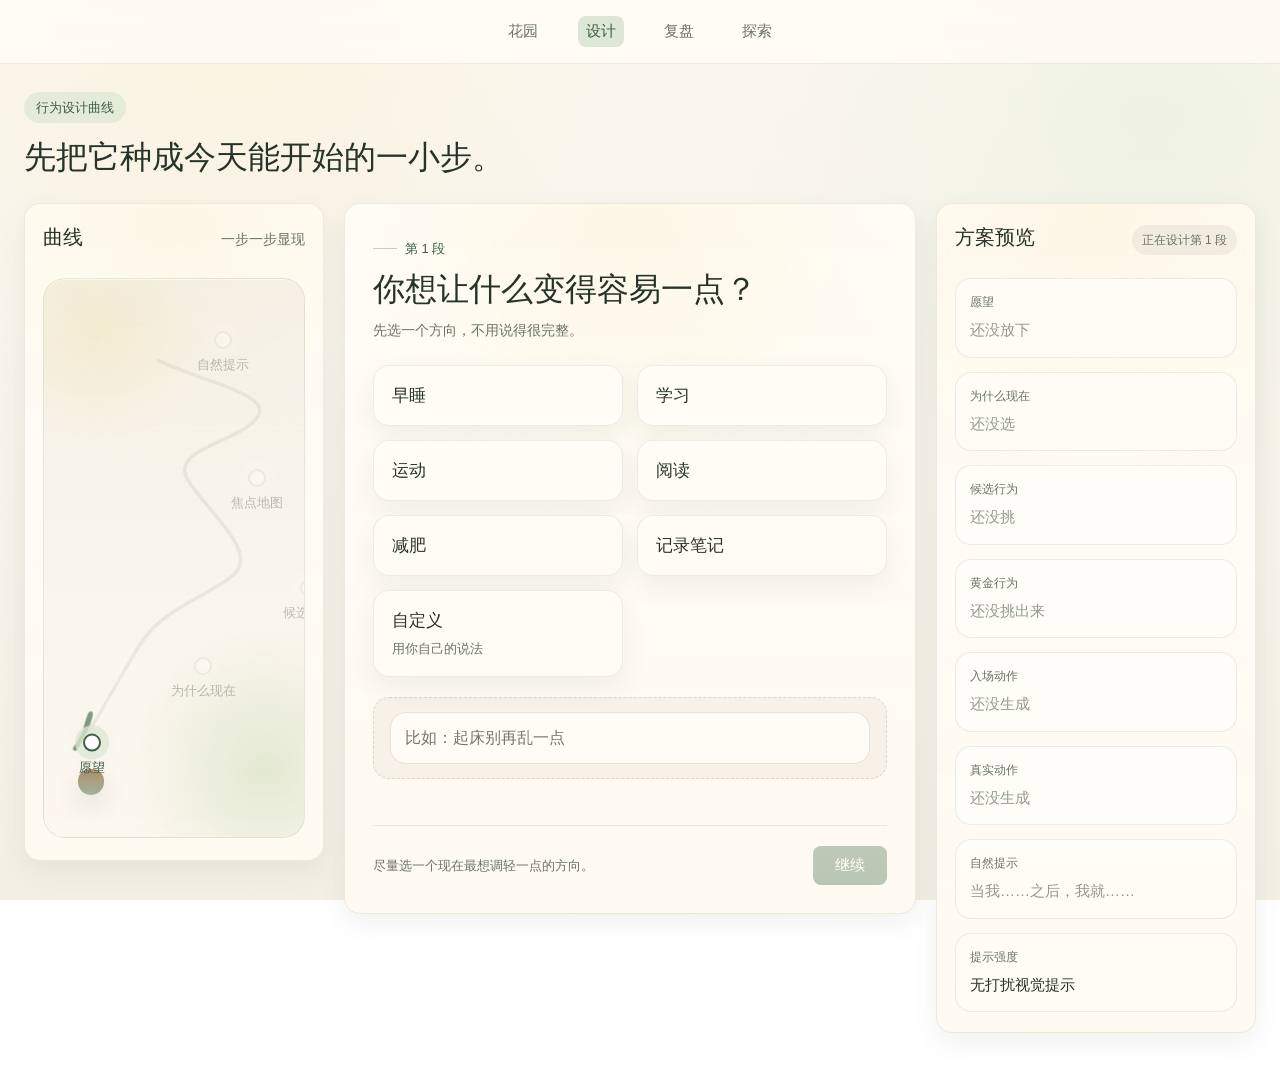
==== create.html @ beda274f "基本功能完毕，待优化" ====
<!doctype html>
<html lang="zh-CN">
<head>
  <meta charset="utf-8" />
  <meta name="viewport" content="width=device-width,initial-scale=1" />
  <title>行为设计曲线</title>
  <link rel="stylesheet" href="assets/css/base.css" />
  <link rel="stylesheet" href="assets/css/animations.css" />
  <link rel="stylesheet" href="assets/css/create.css" />
  <script defer src="assets/js/app-state.js"></script>
  <script defer src="assets/js/create-flow.js"></script>
</head>
<body>
  <div class="page-wrap">
    <nav class="top-nav" aria-label="主导航">
      <a href="index.html">花园</a>
      <a href="create.html" class="active">设计</a>
      <a href="review.html">复盘</a>
      <a href="explore.html">探索</a>
    </nav>

    <main class="main-content create-page fade-in">
      <div class="create-intro">
        <p class="create-kicker">行为设计曲线</p>
        <h1 class="page-title">先把它种成今天能开始的一小步。</h1>
      </div>

      <section class="create-layout" aria-label="行为设计">
        <aside class="curve-panel card" aria-labelledby="curve-title">
          <div class="curve-panel__header">
            <h2 id="curve-title" class="section-title">曲线</h2>
            <p class="helper-text">一步一步显现</p>
          </div>
          <div id="curve-board" class="curve-board"></div>
        </aside>

        <section class="workspace-panel" aria-live="polite">
          <div id="step-card" class="card step-card"></div>
        </section>

        <aside class="preview-panel card" aria-labelledby="preview-title">
          <div class="preview-panel__header">
            <h2 id="preview-title" class="section-title">方案预览</h2>
            <span id="preview-badge" class="preview-badge">先从愿望开始</span>
          </div>
          <div id="plan-preview" class="plan-preview"></div>
        </aside>
      </section>
    </main>
  </div>
</body>
</html>
---- assets/css/base.css ----
/* ========================================
   base.css — global variables, reset,
   typography, layout, buttons, cards, nav
   ======================================== */

/* ----- CSS custom properties ----- */
:root {
  /* background & surface */
  --color-bg: #f7f3ea;
  --color-surface: #fffdf7;
  --color-surface-soft: #f0eadf;
  --color-surface-warm: #fff9ee;

  /* primary — sage / moss green */
  --color-primary: #6f8f72;
  --color-primary-dark: #3f5f46;
  --color-primary-light: #dce8d5;

  /* wood / leaf accents */
  --color-wood: #a9825a;
  --color-leaf: #7fa86b;
  --color-leaf-pale: #bed4a9;
  --color-yellow-leaf: #d7b56d;
  --color-glow: #f4df9b;

  /* text */
  --color-text: #263328;
  --color-text-soft: #687466;

  /* border & shadow */
  --color-border: rgba(63, 95, 70, 0.16);
  --color-border-soft: rgba(63, 95, 70, 0.10);
  --shadow-soft: 0 18px 42px rgba(63, 95, 70, 0.10);
  --shadow-card: 0 10px 26px rgba(63, 95, 70, 0.08);
  --shadow-card-hover: 0 16px 34px rgba(63, 95, 70, 0.13);

  /* radius */
  --radius-sm: 8px;
  --radius-md: 16px;
  --radius-lg: 22px;
  --radius-pill: 999px;

  /* motion */
  --motion-fast: 140ms ease;
  --motion-card: 200ms ease;
  --motion-page: 340ms ease;

  /* spacing */
  --space-xs: 4px;
  --space-sm: 8px;
  --space-md: 16px;
  --space-lg: 24px;
  --space-xl: 32px;
  --space-2xl: 48px;
  --max-width: 960px;
}

/* ----- reset ----- */
*, *::before, *::after {
  box-sizing: border-box;
  margin: 0;
  padding: 0;
}

html, body {
  height: 100%;
}

body {
  background:
    radial-gradient(circle at 18% 0%, rgba(244, 223, 155, 0.18), transparent 28%),
    radial-gradient(circle at 90% 12%, rgba(220, 232, 213, 0.34), transparent 30%),
    linear-gradient(180deg, #fbf8ef 0%, var(--color-bg) 46%, #f4efe5 100%);
  background-attachment: fixed;
  color: var(--color-text);
  font-family:
    -apple-system,
    BlinkMacSystemFont,
    "Segoe UI",
    "PingFang SC",
    "Microsoft YaHei",
    sans-serif;
  font-size: 16px;
  line-height: 1.5;
  -webkit-font-smoothing: antialiased;
}

img, svg {
  display: block;
  max-width: 100%;
}

a {
  color: var(--color-primary-dark);
  text-decoration: none;
}
a:hover {
  color: var(--color-primary);
}

/* ----- page wrapper ----- */
.page-wrap {
  min-height: 100vh;
  display: flex;
  flex-direction: column;
}

/* ----- top navigation ----- */
.top-nav {
  display: flex;
  align-items: center;
  justify-content: center;
  gap: var(--space-xl);
  padding: var(--space-md) var(--space-lg);
  background: rgba(255, 253, 247, 0.82);
  border-bottom: 1px solid rgba(63, 95, 70, 0.10);
  backdrop-filter: blur(14px);
}
.top-nav a {
  font-size: 15px;
  color: var(--color-text-soft);
  padding: var(--space-xs) var(--space-sm);
  border-radius: var(--radius-sm);
  transition: color var(--motion-fast), background var(--motion-fast), transform var(--motion-fast);
}
.top-nav a:hover,
.top-nav a.active {
  color: var(--color-primary-dark);
  background: var(--color-primary-light);
}
.top-nav a:hover {
  transform: translateY(-1px);
}

/* ----- main content ----- */
.main-content {
  flex: 1;
  max-width: var(--max-width);
  width: 100%;
  margin: 0 auto;
  padding: var(--space-xl) var(--space-lg);
}

/* ----- typography ----- */
.page-title {
  font-size: 32px;
  font-weight: 500;
  color: var(--color-text);
  margin-bottom: var(--space-sm);
}
.section-title {
  font-size: 20px;
  font-weight: 500;
  color: var(--color-text);
  margin-bottom: var(--space-sm);
}
.helper-text {
  font-size: 14px;
  color: var(--color-text-soft);
}

/* ----- cards ----- */
.card {
  background:
    radial-gradient(circle at top left, rgba(244, 223, 155, 0.13), transparent 36%),
    linear-gradient(180deg, rgba(255, 253, 247, 0.98), rgba(255, 249, 238, 0.96));
  border: 1px solid var(--color-border-soft);
  border-radius: var(--radius-md);
  padding: var(--space-lg);
  box-shadow: var(--shadow-card);
  transition: transform var(--motion-card), box-shadow var(--motion-card), border-color var(--motion-card), background var(--motion-card);
}
.card:hover {
  transform: translateY(-2px);
  box-shadow: var(--shadow-card-hover);
  border-color: rgba(111, 143, 114, 0.20);
}
.card--active {
  border-color: var(--color-primary);
  background: var(--color-primary-light);
}
.card--pale {
  background: #f8faf5;
  border-color: var(--color-leaf-pale);
}

/* ----- buttons ----- */
.btn {
  display: inline-flex;
  align-items: center;
  justify-content: center;
  gap: var(--space-xs);
  padding: 10px 22px;
  font-size: 15px;
  font-family: inherit;
  font-weight: 500;
  border: none;
  border-radius: var(--radius-sm);
  cursor: pointer;
  transition: transform var(--motion-fast), box-shadow var(--motion-fast), background var(--motion-fast), border-color var(--motion-fast), color var(--motion-fast);
  user-select: none;
}
.btn:hover {
  transform: translateY(-1px);
}
.btn:active {
  transform: translateY(0) scale(0.98);
}
.btn--primary {
  background: linear-gradient(180deg, var(--color-primary), #628768);
  color: #fff;
  box-shadow: 0 8px 18px rgba(63, 95, 70, 0.18);
}
.btn--primary:hover {
  background: linear-gradient(180deg, #668b69, var(--color-primary-dark));
  box-shadow: 0 12px 24px rgba(63, 95, 70, 0.22);
}
.btn--secondary {
  background: var(--color-surface-soft);
  color: var(--color-text);
  border: 1px solid var(--color-border);
}
.btn--secondary:hover {
  background: var(--color-primary-light);
  border-color: rgba(111, 143, 114, 0.26);
}
.btn--ghost {
  background: transparent;
  color: var(--color-text-soft);
}
.btn--ghost:hover {
  color: var(--color-text);
  background: var(--color-surface-soft);
}
.btn--small {
  padding: 6px 14px;
  font-size: 13px;
}
.btn--large {
  padding: 14px 28px;
  font-size: 17px;
  border-radius: var(--radius-md);
}

/* ----- chip / tag ----- */
.chip {
  display: inline-flex;
  align-items: center;
  padding: 6px 14px;
  font-size: 14px;
  border-radius: var(--radius-pill);
  border: 1px solid var(--color-border);
  background: var(--color-surface);
  color: var(--color-text-soft);
  cursor: pointer;
  transition: background var(--motion-fast), border-color var(--motion-fast), color var(--motion-fast), transform var(--motion-fast);
  user-select: none;
}
.chip:hover {
  border-color: var(--color-primary);
  color: var(--color-primary-dark);
  transform: translateY(-1px);
}
.chip--active {
  background: var(--color-primary-light);
  border-color: var(--color-primary);
  color: var(--color-primary-dark);
}

/* ----- empty state ----- */
.empty-state {
  display: flex;
  flex-direction: column;
  align-items: center;
  justify-content: center;
  text-align: center;
  padding: var(--space-2xl) var(--space-lg);
  gap: var(--space-lg);
}

/* ----- utility ----- */
.sr-only {
  position: absolute;
  width: 1px; height: 1px;
  overflow: hidden;
  clip: rect(0 0 0 0);
  white-space: nowrap;
  border: 0;
}

button,
input {
  -webkit-tap-highlight-color: transparent;
}

:focus-visible {
  outline: 3px solid rgba(111, 143, 114, 0.28);
  outline-offset: 3px;
}

button:disabled,
.btn:disabled {
  transform: none;
  box-shadow: none;
}

@media (max-width: 640px) {
  body {
    background-attachment: scroll;
  }

  .top-nav {
    gap: var(--space-md);
    padding: 12px var(--space-md);
  }

  .main-content {
    padding: var(--space-lg) var(--space-md);
  }

  .page-title {
    font-size: 28px;
  }
}
---- assets/css/animations.css ----
/* ========================================
   animations.css — shared motion helpers
   ======================================== */

/* ----- page fade-in ----- */
.fade-in {
  animation: fadeIn var(--motion-page, 340ms ease) both;
}
@keyframes fadeIn {
  from { opacity: 0; transform: translateY(8px); }
  to   { opacity: 1; transform: translateY(0); }
}

/* ----- card hover (companion to base .card) ----- */
.card-lift {
  transition: transform var(--motion-card, 200ms ease), box-shadow var(--motion-card, 200ms ease);
}
.card-lift:hover {
  transform: translateY(-2px);
  box-shadow: var(--shadow-card-hover);
}

/* ----- button press ring ----- */
.btn-press {
  transition: transform var(--motion-fast, 140ms ease);
}
.btn-press:active {
  transform: translateY(0) scale(0.98);
}

/* ----- node glow ----- */
.node-glow {
  animation: nodeGlow 2.6s ease-in-out infinite;
}
@keyframes nodeGlow {
  0%, 100% { box-shadow: 0 0 0 8px rgba(220, 232, 213, 0.58), 0 0 12px rgba(111, 143, 114, 0.14); }
  50%      { box-shadow: 0 0 0 11px rgba(220, 232, 213, 0.76), 0 0 20px rgba(244, 223, 155, 0.26); }
}

/* ----- leaf grow ----- */
.leaf-grow {
  animation: leafGrow 0.58s cubic-bezier(0.2, 0.75, 0.25, 1) both;
}
@keyframes leafGrow {
  from { opacity: 0; transform: rotate(var(--leaf-rotate, 0deg)) scale(0.78) translateY(4px); }
  to   { opacity: 1; transform: rotate(var(--leaf-rotate, 0deg)) scale(1) translateY(0); }
}

/* ----- branch appear ----- */
.branch-appear {
  animation: branchAppear 0.95s ease both;
}
@keyframes branchAppear {
  from { opacity: 0; transform: translateY(6px) scaleX(0.92); }
  to   { opacity: 1; transform: translateY(0) scaleX(1); }
}

/* ----- soft glow pulse (for glow / aura) ----- */
.glow-pulse {
  animation: glowPulse 2.8s ease-in-out infinite;
}
@keyframes glowPulse {
  0%, 100% { opacity: 0.5; }
  50%      { opacity: 1; }
}

/* ----- tooltip / popover fade ----- */
.tooltip-fade {
  animation: tooltipFade 0.16s ease both;
}
@keyframes tooltipFade {
  from { opacity: 0; transform: translateY(4px); }
  to   { opacity: 1; transform: translateY(0); }
}

/* ----- curve segment draw ----- */
.curve-reveal {
  animation: curveReveal 0.82s ease both;
}
@keyframes curveReveal {
  from { stroke-dashoffset: 200; opacity: 0; }
  to   { stroke-dashoffset: 0;   opacity: 1; }
}

/* ----- yellow leaf (gentle, not alarming) ----- */
.leaf-yellow-fade {
  animation: leafYellowFade 0.66s ease both;
}
@keyframes leafYellowFade {
  from { opacity: 0; transform: rotate(var(--leaf-rotate, 0deg)) translateY(-4px) scale(0.84); }
  to   { opacity: 1; transform: rotate(var(--leaf-rotate, 0deg)) translateY(0) scale(1); }
}

/* ----- reduced motion ----- */
@media (prefers-reduced-motion: reduce) {
  *, *::before, *::after {
    animation-duration: 0.01ms !important;
    transition-duration: 0.01ms !important;
  }
}
---- assets/css/create.css ----
.create-page {
  max-width: 1320px;
  padding-top: 28px;
  padding-bottom: 40px;
}

.create-intro {
  margin-bottom: 22px;
}

.create-kicker {
  display: inline-flex;
  align-items: center;
  gap: 8px;
  margin-bottom: 10px;
  padding: 6px 12px;
  border-radius: var(--radius-pill);
  background: rgba(220, 232, 213, 0.75);
  color: var(--color-primary-dark);
  font-size: 13px;
}

.create-layout {
  display: grid;
  grid-template-columns: 300px minmax(0, 1fr) 320px;
  gap: 20px;
  align-items: start;
}

.curve-panel,
.preview-panel,
.step-card {
  background:
    radial-gradient(circle at top, rgba(244, 223, 155, 0.18), transparent 42%),
    linear-gradient(180deg, rgba(255, 253, 247, 0.98), rgba(255, 250, 241, 0.95));
}

.curve-panel,
.preview-panel {
  position: sticky;
  top: 20px;
}

.curve-panel {
  padding: 18px 18px 22px;
}

.curve-panel__header,
.preview-panel__header {
  display: flex;
  align-items: baseline;
  justify-content: space-between;
  gap: 12px;
  margin-bottom: 18px;
}

.curve-board {
  position: relative;
  min-height: 560px;
  border-radius: var(--radius-lg);
  overflow: hidden;
  background:
    radial-gradient(circle at 20% 10%, rgba(244, 223, 155, 0.28), transparent 20%),
    radial-gradient(circle at 85% 88%, rgba(190, 212, 169, 0.4), transparent 26%),
    linear-gradient(180deg, rgba(240, 234, 223, 0.65), rgba(247, 243, 234, 0.3));
  border: 1px solid var(--color-border-soft);
  box-shadow: inset 0 1px 0 rgba(255, 253, 247, 0.62);
}

.curve-board__grain {
  position: absolute;
  inset: 0;
  background-image:
    radial-gradient(rgba(63, 95, 70, 0.08) 0.7px, transparent 0.7px);
  background-size: 18px 18px;
  opacity: 0.22;
  pointer-events: none;
}

.curve-svg {
  position: absolute;
  inset: 0;
  width: 100%;
  height: 100%;
}

.curve-track {
  fill: none;
  stroke: rgba(111, 143, 114, 0.12);
  stroke-width: 4;
  stroke-linecap: round;
}

.curve-segment {
  fill: none;
  stroke: rgba(111, 143, 114, 0.88);
  stroke-width: 5;
  stroke-linecap: round;
  stroke-linejoin: round;
  stroke-dasharray: 360;
  stroke-dashoffset: 360;
  opacity: 0;
  transition: opacity var(--motion-card);
}

.curve-segment.is-visible {
  opacity: 1;
  animation: curveReveal 0.82s ease forwards;
}

.curve-node {
  position: absolute;
  width: 94px;
  transform: translate(-50%, -50%);
  display: flex;
  flex-direction: column;
  align-items: center;
  gap: 8px;
  border: 0;
  background: transparent;
  color: var(--color-text-soft);
  cursor: default;
}

.curve-node::before {
  content: "";
  width: 18px;
  height: 18px;
  border-radius: 50%;
  background: rgba(255, 253, 247, 0.92);
  border: 2px solid rgba(111, 143, 114, 0.24);
  box-shadow: 0 0 0 8px rgba(255, 253, 247, 0.35);
  transition: transform var(--motion-card), background var(--motion-card), border-color var(--motion-card), box-shadow var(--motion-card);
}

.curve-node__label {
  font-size: 13px;
  line-height: 1.3;
  text-align: center;
}

.curve-node.is-hint {
  opacity: 0.45;
}

.curve-node.is-complete,
.curve-node.is-current {
  color: var(--color-primary-dark);
}

.curve-node.is-complete {
  cursor: pointer;
}

.curve-node.is-complete::before {
  background: var(--color-primary-light);
  border-color: var(--color-primary);
  box-shadow:
    0 0 0 8px rgba(220, 232, 213, 0.38),
    0 6px 14px rgba(63, 95, 70, 0.12);
}

.curve-node.is-complete:hover::before {
  transform: scale(1.08);
}

.curve-node.is-current::before {
  background: #fff;
  border-color: var(--color-primary-dark);
  box-shadow:
    0 0 0 8px rgba(220, 232, 213, 0.75),
    0 0 18px rgba(111, 143, 114, 0.22);
  animation: nodeGlow 2.6s ease-in-out infinite;
}

.curve-node.is-current {
  cursor: pointer;
}

.curve-start {
  position: absolute;
  left: 34px;
  bottom: 42px;
  width: 26px;
  height: 26px;
  border-radius: 16px 16px 18px 18px;
  background: linear-gradient(180deg, rgba(169, 130, 90, 0.9), rgba(111, 143, 114, 0.65));
  box-shadow: 0 10px 24px rgba(63, 95, 70, 0.14);
}

.step-card {
  min-height: 620px;
  padding: 28px;
  display: flex;
  flex-direction: column;
}

.step-head {
  margin-bottom: 24px;
}

.step-index {
  display: inline-flex;
  align-items: center;
  gap: 8px;
  margin-bottom: 12px;
  color: var(--color-primary-dark);
  font-size: 13px;
}

.step-index::before {
  content: "";
  width: 24px;
  height: 1px;
  background: rgba(63, 95, 70, 0.3);
}

.step-question {
  font-size: 32px;
  line-height: 1.24;
  font-weight: 500;
  letter-spacing: 0;
}

.step-helper {
  margin-top: 10px;
  font-size: 14px;
  color: var(--color-text-soft);
}

.step-body {
  display: flex;
  flex-direction: column;
  gap: 20px;
  flex: 1;
}

.option-grid {
  display: grid;
  grid-template-columns: repeat(2, minmax(0, 1fr));
  gap: 14px;
}

.option-card {
  position: relative;
  padding: 18px;
  border-radius: var(--radius-md);
  border: 1px solid var(--color-border-soft);
  background: rgba(255, 253, 247, 0.92);
  box-shadow: var(--shadow-card);
  cursor: pointer;
  text-align: left;
  transition: transform var(--motion-card), box-shadow var(--motion-card), border-color var(--motion-card), background var(--motion-card);
}

.option-card:hover {
  transform: translateY(-2px);
  box-shadow: var(--shadow-card-hover);
  border-color: rgba(111, 143, 114, 0.5);
}

.option-card.is-selected {
  border-color: var(--color-primary);
  background: linear-gradient(180deg, rgba(220, 232, 213, 0.88), rgba(255, 253, 247, 0.98));
}

.option-card__title {
  font-size: 17px;
  font-weight: 500;
  color: var(--color-text);
}

.option-card__meta,
.option-card__desc {
  margin-top: 8px;
  font-size: 13px;
  color: var(--color-text-soft);
}

.option-card__badge {
  position: absolute;
  top: 16px;
  right: 16px;
  padding: 5px 10px;
  border-radius: var(--radius-pill);
  background: rgba(220, 232, 213, 0.9);
  color: var(--color-primary-dark);
  font-size: 12px;
}

.inline-editor {
  display: flex;
  flex-wrap: wrap;
  gap: 10px;
  align-items: center;
  padding: 14px 16px;
  border-radius: var(--radius-md);
  background: rgba(240, 234, 223, 0.55);
  border: 1px dashed rgba(63, 95, 70, 0.18);
}

.field-input {
  width: 100%;
  padding: 13px 14px;
  border-radius: var(--radius-md);
  border: 1px solid rgba(63, 95, 70, 0.14);
  background: rgba(255, 253, 247, 0.95);
  color: var(--color-text);
  font: inherit;
  outline: none;
  transition: border-color var(--motion-fast), box-shadow var(--motion-fast);
}

.field-input:focus {
  border-color: rgba(111, 143, 114, 0.85);
  box-shadow: 0 0 0 3px rgba(220, 232, 213, 0.7);
}

.field-input--compact {
  flex: 1;
  min-width: 180px;
}

.choice-row,
.selected-chips {
  display: flex;
  flex-wrap: wrap;
  gap: 10px;
}

.choice-pill {
  padding: 11px 16px;
  border: 1px solid rgba(63, 95, 70, 0.12);
  border-radius: var(--radius-pill);
  background: rgba(255, 253, 247, 0.95);
  color: var(--color-text);
  font: inherit;
  cursor: pointer;
  transition: transform var(--motion-fast), border-color var(--motion-fast), background var(--motion-fast), box-shadow var(--motion-fast);
}

.choice-pill:hover {
  transform: translateY(-1px);
  border-color: rgba(111, 143, 114, 0.55);
}

.choice-pill.is-selected {
  background: rgba(220, 232, 213, 0.88);
  border-color: var(--color-primary);
  color: var(--color-primary-dark);
}

.selected-chip {
  display: inline-flex;
  align-items: center;
  gap: 8px;
  padding: 8px 12px;
  border-radius: var(--radius-pill);
  background: rgba(220, 232, 213, 0.7);
  color: var(--color-primary-dark);
  font-size: 14px;
}

.selected-chip__remove {
  border: 0;
  background: transparent;
  color: inherit;
  cursor: pointer;
  font-size: 14px;
  line-height: 1;
}

.focus-map {
  position: relative;
  min-height: 330px;
  border-radius: var(--radius-lg);
  overflow: hidden;
  background:
    radial-gradient(circle at 78% 18%, rgba(244, 223, 155, 0.28), transparent 18%),
    linear-gradient(180deg, rgba(255, 248, 230, 0.75), rgba(220, 232, 213, 0.16));
  border: 1px solid var(--color-border-soft);
}

.focus-map::before,
.focus-map::after {
  content: "";
  position: absolute;
  background: rgba(63, 95, 70, 0.12);
}

.focus-map::before {
  top: 50%;
  left: 20px;
  right: 20px;
  height: 1px;
}

.focus-map::after {
  top: 20px;
  bottom: 20px;
  left: 50%;
  width: 1px;
}

.focus-map__golden {
  position: absolute;
  top: 16px;
  right: 18px;
  width: 34%;
  height: 36%;
  border-radius: 28px;
  background: rgba(244, 223, 155, 0.28);
  border: 1px dashed rgba(169, 130, 90, 0.28);
}

.focus-map__axis {
  position: absolute;
  font-size: 12px;
  color: var(--color-text-soft);
}

.focus-map__axis--x {
  right: 18px;
  bottom: 12px;
}

.focus-map__axis--y {
  left: 14px;
  top: 14px;
}

.map-token {
  position: absolute;
  transform: translate(-50%, -50%);
  padding: 10px 12px;
  border-radius: var(--radius-md);
  border: 1px solid var(--color-border-soft);
  background: rgba(255, 253, 247, 0.96);
  color: var(--color-text);
  font-size: 13px;
  line-height: 1.2;
  box-shadow: 0 12px 22px rgba(63, 95, 70, 0.12);
  cursor: grab;
  user-select: none;
  touch-action: none;
  transition: box-shadow var(--motion-fast), border-color var(--motion-fast), background var(--motion-fast), filter var(--motion-fast);
}

.map-token:hover {
  filter: brightness(1.01);
  border-color: rgba(111, 143, 114, 0.5);
}

.map-token.is-selected {
  background: rgba(220, 232, 213, 0.96);
  border-color: var(--color-primary);
  color: var(--color-primary-dark);
}

.map-token.is-dragging {
  cursor: grabbing;
  box-shadow: 0 16px 28px rgba(63, 95, 70, 0.16);
  z-index: 4;
}

.focus-tip {
  display: flex;
  align-items: flex-start;
  gap: 12px;
  padding: 14px 16px;
  border-radius: var(--radius-md);
  background: rgba(244, 223, 155, 0.2);
  color: var(--color-text-soft);
  font-size: 14px;
}

.focus-tip::before {
  content: "";
  width: 10px;
  height: 10px;
  margin-top: 5px;
  border-radius: 50%;
  background: var(--color-glow);
  box-shadow: 0 0 0 8px rgba(244, 223, 155, 0.18);
}

.micro-card {
  display: flex;
  flex-direction: column;
  gap: 14px;
}

.micro-card__pair {
  padding: 12px 14px;
  border-radius: var(--radius-md);
  background: rgba(255, 253, 247, 0.65);
  border: 1px solid rgba(63, 95, 70, 0.08);
}

.micro-card__label {
  display: block;
  margin-bottom: 6px;
  font-size: 12px;
  color: var(--color-text-soft);
}

.prompt-preview {
  padding: 16px 18px;
  border-radius: var(--radius-md);
  background: rgba(220, 232, 213, 0.44);
  color: var(--color-primary-dark);
  font-size: 16px;
  line-height: 1.5;
}

.step-footer {
  display: flex;
  align-items: center;
  justify-content: space-between;
  gap: 14px;
  margin-top: 26px;
  padding-top: 20px;
  border-top: 1px solid rgba(63, 95, 70, 0.1);
}

.step-footer__hint {
  font-size: 13px;
  color: var(--color-text-soft);
}

.step-actions {
  display: flex;
  align-items: center;
  gap: 10px;
}

.preview-panel {
  padding: 18px 18px 20px;
}

.preview-badge {
  display: inline-flex;
  align-items: center;
  padding: 6px 10px;
  border-radius: var(--radius-pill);
  background: rgba(240, 234, 223, 0.85);
  color: var(--color-text-soft);
  font-size: 12px;
}

.plan-preview {
  display: flex;
  flex-direction: column;
  gap: 14px;
}

.preview-block {
  padding: 14px 14px 15px;
  border-radius: var(--radius-md);
  border: 1px solid var(--color-border-soft);
  background: rgba(255, 253, 247, 0.88);
}

.preview-block__label {
  display: block;
  margin-bottom: 8px;
  font-size: 12px;
  color: var(--color-text-soft);
}

.preview-block__value {
  color: var(--color-text);
  font-size: 15px;
  line-height: 1.5;
}

.preview-block.is-empty .preview-block__value {
  color: rgba(104, 116, 102, 0.72);
}

.preview-chip-list {
  display: flex;
  flex-wrap: wrap;
  gap: 8px;
}

.preview-chip {
  padding: 6px 10px;
  border-radius: var(--radius-pill);
  background: rgba(240, 234, 223, 0.85);
  color: var(--color-text-soft);
  font-size: 12px;
}

.final-card {
  display: flex;
  flex-direction: column;
  gap: 18px;
}

.final-card__title {
  font-size: 32px;
  line-height: 1.24;
  font-weight: 500;
}

.final-card__plan {
  display: grid;
  gap: 12px;
}

.final-card__row {
  display: grid;
  grid-template-columns: 92px 1fr;
  gap: 12px;
  padding: 12px 14px;
  border-radius: var(--radius-md);
  background: rgba(255, 253, 247, 0.84);
  border: 1px solid rgba(63, 95, 70, 0.08);
}

.final-card__key {
  color: var(--color-text-soft);
  font-size: 13px;
}

.final-card__value {
  color: var(--color-text);
  font-size: 15px;
}

.final-card__trial {
  padding: 16px 18px;
  border-radius: var(--radius-md);
  background: rgba(244, 223, 155, 0.22);
  color: var(--color-primary-dark);
  font-size: 18px;
}

.final-card__actions {
  display: flex;
  flex-wrap: wrap;
  gap: 12px;
}

.save-note {
  font-size: 13px;
  color: var(--color-text-soft);
}

.status-inline {
  padding: 12px 14px;
  border-radius: var(--radius-md);
  background: rgba(240, 234, 223, 0.55);
  color: var(--color-text-soft);
  font-size: 14px;
}

@media (max-width: 1080px) {
  .create-layout {
    grid-template-columns: 1fr;
  }

  .curve-panel,
  .preview-panel {
    position: static;
  }

  .curve-board {
    min-height: 300px;
  }

  .step-card {
    min-height: unset;
  }
}

@media (max-width: 680px) {
  .create-page {
    padding-left: 16px;
    padding-right: 16px;
  }

  .step-card {
    padding: 22px 18px;
  }

  .step-question,
  .final-card__title {
    font-size: 25px;
  }

  .option-grid {
    grid-template-columns: 1fr;
  }

  .step-footer,
  .final-card__actions {
    flex-direction: column;
    align-items: stretch;
  }

  .step-actions {
    width: 100%;
    justify-content: space-between;
  }

  .final-card__row {
    grid-template-columns: 1fr;
    gap: 6px;
  }

  .curve-node {
    width: 70px;
  }

  .curve-node__label {
    font-size: 12px;
  }
}
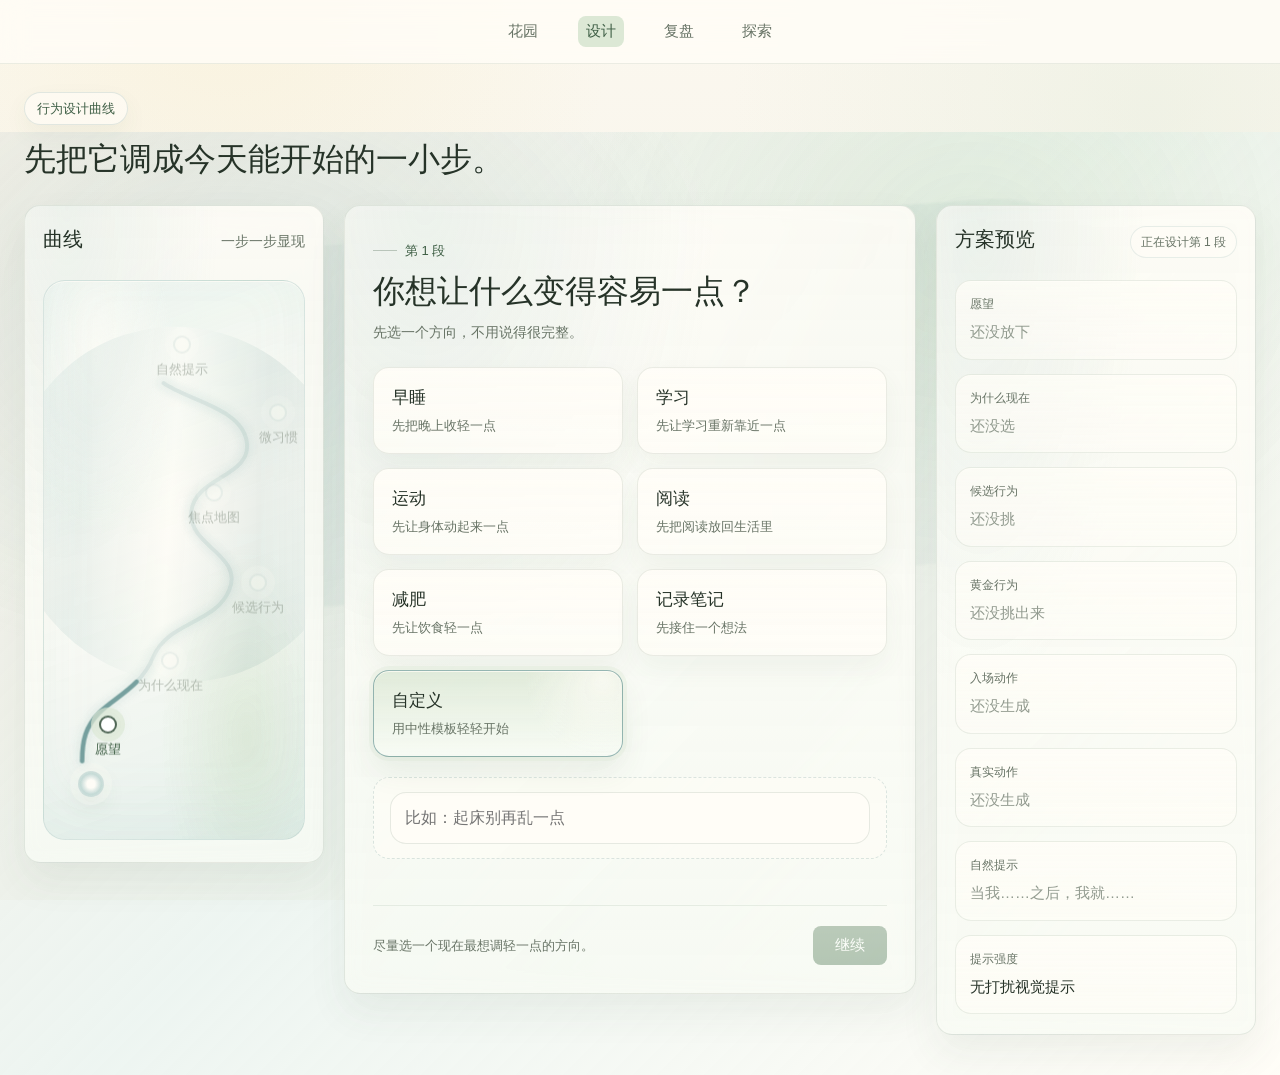
==== commit a804a6a1: "主页河流和详细页，设计页修改基本完毕" ====
--- a/create.html
+++ b/create.html
@@ -22,7 +22,7 @@
     <main class="main-content create-page fade-in">
       <div class="create-intro">
         <p class="create-kicker">行为设计曲线</p>
-        <h1 class="page-title">先把它种成今天能开始的一小步。</h1>
+        <h1 class="page-title">先把它调成今天能开始的一小步。</h1>
       </div>
 
       <section class="create-layout" aria-label="行为设计">
--- a/assets/css/animations.css
+++ b/assets/css/animations.css
@@ -46,15 +46,6 @@
   to   { opacity: 1; transform: rotate(var(--leaf-rotate, 0deg)) scale(1) translateY(0); }
 }
 
-/* ----- branch appear ----- */
-.branch-appear {
-  animation: branchAppear 0.95s ease both;
-}
-@keyframes branchAppear {
-  from { opacity: 0; transform: translateY(6px) scaleX(0.92); }
-  to   { opacity: 1; transform: translateY(0) scaleX(1); }
-}
-
 /* ----- soft glow pulse (for glow / aura) ----- */
 .glow-pulse {
   animation: glowPulse 2.8s ease-in-out infinite;
@@ -73,15 +64,6 @@
   to   { opacity: 1; transform: translateY(0); }
 }
 
-/* ----- curve segment draw ----- */
-.curve-reveal {
-  animation: curveReveal 0.82s ease both;
-}
-@keyframes curveReveal {
-  from { stroke-dashoffset: 200; opacity: 0; }
-  to   { stroke-dashoffset: 0;   opacity: 1; }
-}
-
 /* ----- yellow leaf (gentle, not alarming) ----- */
 .leaf-yellow-fade {
   animation: leafYellowFade 0.66s ease both;
--- a/assets/css/create.css
+++ b/assets/css/create.css
@@ -2,6 +2,37 @@
   max-width: 1320px;
   padding-top: 28px;
   padding-bottom: 40px;
+  position: relative;
+  isolation: isolate;
+}
+
+.create-page::before,
+.create-page::after {
+  content: "";
+  position: fixed;
+  pointer-events: none;
+  z-index: -1;
+}
+
+.create-page::before {
+  inset: 68px 0 0;
+  background:
+    radial-gradient(ellipse at 18% 18%, rgba(143, 183, 182, 0.22), transparent 34%),
+    radial-gradient(ellipse at 76% 12%, rgba(168, 199, 149, 0.18), transparent 30%),
+    linear-gradient(135deg, rgba(244, 240, 231, 0.94), rgba(232, 242, 237, 0.76) 46%, rgba(255, 253, 247, 0.96));
+}
+
+.create-page::after {
+  left: 8vw;
+  right: 8vw;
+  top: 160px;
+  height: 360px;
+  border-radius: 999px;
+  background:
+    linear-gradient(110deg, transparent 4%, rgba(143, 183, 182, 0.16) 28%, rgba(255, 253, 247, 0.48) 48%, rgba(95, 143, 142, 0.12) 66%, transparent 92%);
+  filter: blur(1px);
+  opacity: 0.7;
+  transform: rotate(-4deg);
 }
 
 .create-intro {
@@ -15,9 +46,11 @@
   margin-bottom: 10px;
   padding: 6px 12px;
   border-radius: var(--radius-pill);
-  background: rgba(220, 232, 213, 0.75);
+  background: rgba(255, 253, 247, 0.68);
+  border: 1px solid rgba(95, 143, 142, 0.18);
   color: var(--color-primary-dark);
   font-size: 13px;
+  box-shadow: 0 10px 24px rgba(63, 95, 70, 0.06);
 }
 
 .create-layout {
@@ -31,8 +64,11 @@
 .preview-panel,
 .step-card {
   background:
-    radial-gradient(circle at top, rgba(244, 223, 155, 0.18), transparent 42%),
-    linear-gradient(180deg, rgba(255, 253, 247, 0.98), rgba(255, 250, 241, 0.95));
+    radial-gradient(ellipse at 14% 0%, rgba(143, 183, 182, 0.14), transparent 42%),
+    linear-gradient(180deg, rgba(255, 253, 247, 0.9), rgba(248, 251, 244, 0.78));
+  border-color: rgba(63, 95, 70, 0.12);
+  box-shadow: 0 18px 38px rgba(63, 95, 70, 0.08);
+  backdrop-filter: blur(10px);
 }
 
 .curve-panel,
@@ -56,15 +92,31 @@
 
 .curve-board {
   position: relative;
+  width: min(100%, 300px);
+  margin: 0 auto;
   min-height: 560px;
   border-radius: var(--radius-lg);
   overflow: hidden;
   background:
-    radial-gradient(circle at 20% 10%, rgba(244, 223, 155, 0.28), transparent 20%),
-    radial-gradient(circle at 85% 88%, rgba(190, 212, 169, 0.4), transparent 26%),
-    linear-gradient(180deg, rgba(240, 234, 223, 0.65), rgba(247, 243, 234, 0.3));
-  border: 1px solid var(--color-border-soft);
-  box-shadow: inset 0 1px 0 rgba(255, 253, 247, 0.62);
+    radial-gradient(ellipse at 20% 14%, rgba(255, 253, 247, 0.7), transparent 26%),
+    radial-gradient(ellipse at 78% 82%, rgba(168, 199, 149, 0.24), transparent 30%),
+    linear-gradient(160deg, rgba(232, 242, 237, 0.86), rgba(255, 253, 247, 0.66) 45%, rgba(223, 237, 232, 0.74));
+  border: 1px solid rgba(95, 143, 142, 0.18);
+  box-shadow:
+    inset 0 1px 0 rgba(255, 253, 247, 0.7),
+    inset 0 -28px 60px rgba(143, 183, 182, 0.08);
+}
+
+.curve-board::before {
+  content: "";
+  position: absolute;
+  inset: 8% -18% auto -14%;
+  height: 64%;
+  border-radius: 50%;
+  background:
+    linear-gradient(112deg, transparent 3%, rgba(143, 183, 182, 0.18) 28%, rgba(255, 253, 247, 0.44) 48%, rgba(95, 143, 142, 0.14) 68%, transparent 94%);
+  transform: rotate(-18deg);
+  opacity: 0.84;
 }
 
 .curve-board__grain {
@@ -72,8 +124,8 @@
   inset: 0;
   background-image:
     radial-gradient(rgba(63, 95, 70, 0.08) 0.7px, transparent 0.7px);
-  background-size: 18px 18px;
-  opacity: 0.22;
+  background-size: 20px 20px;
+  opacity: 0.13;
   pointer-events: none;
 }
 
@@ -82,36 +134,43 @@
   inset: 0;
   width: 100%;
   height: 100%;
-}
-
-.curve-track {
+  overflow: visible;
+}
+
+.curve-track,
+.curve-glow,
+.curve-progress {
   fill: none;
-  stroke: rgba(111, 143, 114, 0.12);
-  stroke-width: 4;
-  stroke-linecap: round;
-}
-
-.curve-segment {
-  fill: none;
-  stroke: rgba(111, 143, 114, 0.88);
-  stroke-width: 5;
   stroke-linecap: round;
   stroke-linejoin: round;
-  stroke-dasharray: 360;
-  stroke-dashoffset: 360;
-  opacity: 0;
-  transition: opacity var(--motion-card);
-}
-
-.curve-segment.is-visible {
-  opacity: 1;
-  animation: curveReveal 0.82s ease forwards;
+  vector-effect: non-scaling-stroke;
+}
+
+.curve-track {
+  stroke: rgba(95, 143, 142, 0.13);
+  stroke-width: 4;
+}
+
+.curve-glow {
+  stroke: rgba(143, 183, 182, 0.18);
+  stroke-width: 13;
+  filter: blur(4px);
+  opacity: 0.7;
+}
+
+.curve-progress {
+  stroke: rgba(95, 143, 142, 0.82);
+  stroke-width: 4.6;
+  stroke-dasharray: 600;
+  stroke-dashoffset: 600;
+  opacity: 0.96;
+  animation: curveFlowReveal 1.18s cubic-bezier(0.22, 0.72, 0.2, 1) forwards;
 }
 
 .curve-node {
   position: absolute;
   width: 94px;
-  transform: translate(-50%, -50%);
+  transform: translate(-50%, -50%) scale(0.92);
   display: flex;
   flex-direction: column;
   align-items: center;
@@ -120,6 +179,10 @@
   background: transparent;
   color: var(--color-text-soft);
   cursor: default;
+  opacity: 0;
+  animation: curveNodeIn 0.42s ease forwards;
+  animation-delay: var(--node-delay, 0.18s);
+  transform-origin: center top;
 }
 
 .curve-node::before {
@@ -128,8 +191,8 @@
   height: 18px;
   border-radius: 50%;
   background: rgba(255, 253, 247, 0.92);
-  border: 2px solid rgba(111, 143, 114, 0.24);
-  box-shadow: 0 0 0 8px rgba(255, 253, 247, 0.35);
+  border: 2px solid rgba(95, 143, 142, 0.24);
+  box-shadow: 0 0 0 8px rgba(255, 253, 247, 0.34);
   transition: transform var(--motion-card), background var(--motion-card), border-color var(--motion-card), box-shadow var(--motion-card);
 }
 
@@ -137,10 +200,14 @@
   font-size: 13px;
   line-height: 1.3;
   text-align: center;
+  opacity: 0;
+  transform: translateY(4px);
+  animation: curveLabelIn 0.36s ease forwards;
+  animation-delay: calc(var(--node-delay, 0.18s) + 0.12s);
 }
 
 .curve-node.is-hint {
-  opacity: 0.45;
+  animation-name: curveNodeHintIn;
 }
 
 .curve-node.is-complete,
@@ -153,11 +220,11 @@
 }
 
 .curve-node.is-complete::before {
-  background: var(--color-primary-light);
-  border-color: var(--color-primary);
+  background: rgba(220, 232, 213, 0.96);
+  border-color: rgba(95, 143, 142, 0.72);
   box-shadow:
-    0 0 0 8px rgba(220, 232, 213, 0.38),
-    0 6px 14px rgba(63, 95, 70, 0.12);
+    0 0 0 8px rgba(220, 232, 213, 0.34),
+    0 6px 14px rgba(63, 95, 70, 0.09);
 }
 
 .curve-node.is-complete:hover::before {
@@ -166,10 +233,10 @@
 
 .curve-node.is-current::before {
   background: #fff;
-  border-color: var(--color-primary-dark);
+  border-color: rgba(52, 79, 59, 0.86);
   box-shadow:
-    0 0 0 8px rgba(220, 232, 213, 0.75),
-    0 0 18px rgba(111, 143, 114, 0.22);
+    0 0 0 8px rgba(220, 232, 213, 0.68),
+    0 0 18px rgba(95, 143, 142, 0.18);
   animation: nodeGlow 2.6s ease-in-out infinite;
 }
 
@@ -183,9 +250,69 @@
   bottom: 42px;
   width: 26px;
   height: 26px;
-  border-radius: 16px 16px 18px 18px;
-  background: linear-gradient(180deg, rgba(169, 130, 90, 0.9), rgba(111, 143, 114, 0.65));
-  box-shadow: 0 10px 24px rgba(63, 95, 70, 0.14);
+  border-radius: 50%;
+  background:
+    radial-gradient(circle, rgba(255, 253, 247, 0.95) 22%, rgba(143, 183, 182, 0.42) 56%, rgba(95, 143, 142, 0.16) 78%);
+  box-shadow:
+    0 0 0 8px rgba(255, 253, 247, 0.22),
+    0 10px 24px rgba(63, 95, 70, 0.1);
+  opacity: 0;
+  animation: curveStartIn 0.42s ease 0.08s forwards;
+}
+
+@keyframes curveFlowReveal {
+  from {
+    stroke-dashoffset: 600;
+    opacity: 0.4;
+  }
+  to {
+    stroke-dashoffset: var(--curve-offset, 500);
+    opacity: 0.96;
+  }
+}
+
+@keyframes curveNodeIn {
+  from {
+    opacity: 0;
+    transform: translate(-50%, -50%) scale(0.92);
+  }
+  to {
+    opacity: 1;
+    transform: translate(-50%, -50%) scale(1);
+  }
+}
+
+@keyframes curveNodeHintIn {
+  from {
+    opacity: 0;
+    transform: translate(-50%, -50%) scale(0.92);
+  }
+  to {
+    opacity: 0.42;
+    transform: translate(-50%, -50%) scale(1);
+  }
+}
+
+@keyframes curveLabelIn {
+  from {
+    opacity: 0;
+    transform: translateY(4px);
+  }
+  to {
+    opacity: 1;
+    transform: translateY(0);
+  }
+}
+
+@keyframes curveStartIn {
+  from {
+    opacity: 0;
+    transform: scale(0.9);
+  }
+  to {
+    opacity: 1;
+    transform: scale(1);
+  }
 }
 
 .step-card {
@@ -245,9 +372,10 @@
   position: relative;
   padding: 18px;
   border-radius: var(--radius-md);
-  border: 1px solid var(--color-border-soft);
-  background: rgba(255, 253, 247, 0.92);
-  box-shadow: var(--shadow-card);
+  border: 1px solid rgba(63, 95, 70, 0.11);
+  background:
+    linear-gradient(180deg, rgba(255, 253, 247, 0.94), rgba(255, 253, 247, 0.78));
+  box-shadow: 0 12px 26px rgba(63, 95, 70, 0.06);
   cursor: pointer;
   text-align: left;
   transition: transform var(--motion-card), box-shadow var(--motion-card), border-color var(--motion-card), background var(--motion-card);
@@ -255,13 +383,21 @@
 
 .option-card:hover {
   transform: translateY(-2px);
-  box-shadow: var(--shadow-card-hover);
-  border-color: rgba(111, 143, 114, 0.5);
+  box-shadow: 0 16px 30px rgba(63, 95, 70, 0.09);
+  border-color: rgba(95, 143, 142, 0.36);
+  background:
+    linear-gradient(180deg, rgba(255, 253, 247, 0.98), rgba(244, 249, 242, 0.88));
 }
 
 .option-card.is-selected {
-  border-color: var(--color-primary);
-  background: linear-gradient(180deg, rgba(220, 232, 213, 0.88), rgba(255, 253, 247, 0.98));
+  border-color: rgba(95, 143, 142, 0.64);
+  background:
+    radial-gradient(circle at 92% 10%, rgba(255, 253, 247, 0.72), transparent 32%),
+    linear-gradient(180deg, rgba(220, 232, 213, 0.84), rgba(247, 251, 244, 0.94));
+  box-shadow:
+    inset 0 1px 0 rgba(255, 253, 247, 0.78),
+    0 0 0 4px rgba(220, 232, 213, 0.34),
+    0 14px 30px rgba(63, 95, 70, 0.09);
 }
 
 .option-card__title {
@@ -295,16 +431,16 @@
   align-items: center;
   padding: 14px 16px;
   border-radius: var(--radius-md);
-  background: rgba(240, 234, 223, 0.55);
-  border: 1px dashed rgba(63, 95, 70, 0.18);
+  background: rgba(255, 253, 247, 0.58);
+  border: 1px dashed rgba(95, 143, 142, 0.22);
 }
 
 .field-input {
   width: 100%;
   padding: 13px 14px;
   border-radius: var(--radius-md);
-  border: 1px solid rgba(63, 95, 70, 0.14);
-  background: rgba(255, 253, 247, 0.95);
+  border: 1px solid rgba(63, 95, 70, 0.12);
+  background: rgba(255, 253, 247, 0.86);
   color: var(--color-text);
   font: inherit;
   outline: none;
@@ -312,8 +448,8 @@
 }
 
 .field-input:focus {
-  border-color: rgba(111, 143, 114, 0.85);
-  box-shadow: 0 0 0 3px rgba(220, 232, 213, 0.7);
+  border-color: rgba(95, 143, 142, 0.68);
+  box-shadow: 0 0 0 4px rgba(220, 232, 213, 0.52);
 }
 
 .field-input--compact {
@@ -332,7 +468,7 @@
   padding: 11px 16px;
   border: 1px solid rgba(63, 95, 70, 0.12);
   border-radius: var(--radius-pill);
-  background: rgba(255, 253, 247, 0.95);
+  background: rgba(255, 253, 247, 0.86);
   color: var(--color-text);
   font: inherit;
   cursor: pointer;
@@ -341,13 +477,19 @@
 
 .choice-pill:hover {
   transform: translateY(-1px);
-  border-color: rgba(111, 143, 114, 0.55);
+  border-color: rgba(95, 143, 142, 0.46);
+  background: rgba(247, 251, 244, 0.94);
 }
 
 .choice-pill.is-selected {
   background: rgba(220, 232, 213, 0.88);
-  border-color: var(--color-primary);
+  border-color: rgba(95, 143, 142, 0.7);
   color: var(--color-primary-dark);
+  box-shadow:
+    inset 0 1px 0 rgba(255, 253, 247, 0.72),
+    0 0 0 4px rgba(220, 232, 213, 0.54),
+    0 8px 18px rgba(63, 95, 70, 0.09);
+  font-weight: 500;
 }
 
 .selected-chip {
@@ -356,7 +498,8 @@
   gap: 8px;
   padding: 8px 12px;
   border-radius: var(--radius-pill);
-  background: rgba(220, 232, 213, 0.7);
+  background: rgba(220, 232, 213, 0.72);
+  border: 1px solid rgba(95, 143, 142, 0.16);
   color: var(--color-primary-dark);
   font-size: 14px;
 }
@@ -376,16 +519,16 @@
   border-radius: var(--radius-lg);
   overflow: hidden;
   background:
-    radial-gradient(circle at 78% 18%, rgba(244, 223, 155, 0.28), transparent 18%),
-    linear-gradient(180deg, rgba(255, 248, 230, 0.75), rgba(220, 232, 213, 0.16));
-  border: 1px solid var(--color-border-soft);
+    radial-gradient(ellipse at 76% 18%, rgba(255, 253, 247, 0.54), transparent 22%),
+    linear-gradient(150deg, rgba(255, 253, 247, 0.78), rgba(220, 232, 213, 0.18) 46%, rgba(143, 183, 182, 0.13));
+  border: 1px solid rgba(95, 143, 142, 0.18);
 }
 
 .focus-map::before,
 .focus-map::after {
   content: "";
   position: absolute;
-  background: rgba(63, 95, 70, 0.12);
+  background: rgba(95, 143, 142, 0.14);
 }
 
 .focus-map::before {
@@ -409,8 +552,8 @@
   width: 34%;
   height: 36%;
   border-radius: 28px;
-  background: rgba(244, 223, 155, 0.28);
-  border: 1px dashed rgba(169, 130, 90, 0.28);
+  background: rgba(220, 232, 213, 0.3);
+  border: 1px dashed rgba(95, 143, 142, 0.28);
 }
 
 .focus-map__axis {
@@ -434,12 +577,12 @@
   transform: translate(-50%, -50%);
   padding: 10px 12px;
   border-radius: var(--radius-md);
-  border: 1px solid var(--color-border-soft);
-  background: rgba(255, 253, 247, 0.96);
+  border: 1px solid rgba(63, 95, 70, 0.12);
+  background: rgba(255, 253, 247, 0.92);
   color: var(--color-text);
   font-size: 13px;
   line-height: 1.2;
-  box-shadow: 0 12px 22px rgba(63, 95, 70, 0.12);
+  box-shadow: 0 12px 22px rgba(63, 95, 70, 0.08);
   cursor: grab;
   user-select: none;
   touch-action: none;
@@ -448,13 +591,16 @@
 
 .map-token:hover {
   filter: brightness(1.01);
-  border-color: rgba(111, 143, 114, 0.5);
+  border-color: rgba(95, 143, 142, 0.48);
 }
 
 .map-token.is-selected {
   background: rgba(220, 232, 213, 0.96);
-  border-color: var(--color-primary);
+  border-color: rgba(95, 143, 142, 0.72);
   color: var(--color-primary-dark);
+  box-shadow:
+    0 0 0 4px rgba(220, 232, 213, 0.42),
+    0 14px 28px rgba(63, 95, 70, 0.1);
 }
 
 .map-token.is-dragging {
@@ -469,7 +615,8 @@
   gap: 12px;
   padding: 14px 16px;
   border-radius: var(--radius-md);
-  background: rgba(244, 223, 155, 0.2);
+  background: rgba(255, 253, 247, 0.58);
+  border: 1px solid rgba(95, 143, 142, 0.12);
   color: var(--color-text-soft);
   font-size: 14px;
 }
@@ -493,8 +640,8 @@
 .micro-card__pair {
   padding: 12px 14px;
   border-radius: var(--radius-md);
-  background: rgba(255, 253, 247, 0.65);
-  border: 1px solid rgba(63, 95, 70, 0.08);
+  background: rgba(255, 253, 247, 0.58);
+  border: 1px solid rgba(95, 143, 142, 0.1);
 }
 
 .micro-card__label {
@@ -507,7 +654,9 @@
 .prompt-preview {
   padding: 16px 18px;
   border-radius: var(--radius-md);
-  background: rgba(220, 232, 213, 0.44);
+  background:
+    linear-gradient(135deg, rgba(220, 232, 213, 0.5), rgba(255, 253, 247, 0.62));
+  border: 1px solid rgba(95, 143, 142, 0.14);
   color: var(--color-primary-dark);
   font-size: 16px;
   line-height: 1.5;
@@ -543,7 +692,8 @@
   align-items: center;
   padding: 6px 10px;
   border-radius: var(--radius-pill);
-  background: rgba(240, 234, 223, 0.85);
+  background: rgba(255, 253, 247, 0.58);
+  border: 1px solid rgba(95, 143, 142, 0.14);
   color: var(--color-text-soft);
   font-size: 12px;
 }
@@ -557,8 +707,10 @@
 .preview-block {
   padding: 14px 14px 15px;
   border-radius: var(--radius-md);
-  border: 1px solid var(--color-border-soft);
-  background: rgba(255, 253, 247, 0.88);
+  border: 1px solid rgba(63, 95, 70, 0.1);
+  background:
+    linear-gradient(180deg, rgba(255, 253, 247, 0.76), rgba(255, 253, 247, 0.54));
+  box-shadow: inset 0 1px 0 rgba(255, 253, 247, 0.52);
 }
 
 .preview-block__label {
@@ -587,7 +739,8 @@
 .preview-chip {
   padding: 6px 10px;
   border-radius: var(--radius-pill);
-  background: rgba(240, 234, 223, 0.85);
+  background: rgba(220, 232, 213, 0.56);
+  border: 1px solid rgba(95, 143, 142, 0.12);
   color: var(--color-text-soft);
   font-size: 12px;
 }
@@ -596,6 +749,18 @@
   display: flex;
   flex-direction: column;
   gap: 18px;
+  position: relative;
+}
+
+.final-card::before {
+  content: "";
+  position: absolute;
+  inset: -8px -6px auto auto;
+  width: 160px;
+  height: 88px;
+  border-radius: 999px;
+  background: linear-gradient(120deg, rgba(143, 183, 182, 0.18), rgba(255, 253, 247, 0));
+  pointer-events: none;
 }
 
 .final-card__title {
@@ -615,8 +780,10 @@
   gap: 12px;
   padding: 12px 14px;
   border-radius: var(--radius-md);
-  background: rgba(255, 253, 247, 0.84);
-  border: 1px solid rgba(63, 95, 70, 0.08);
+  background:
+    linear-gradient(180deg, rgba(255, 253, 247, 0.74), rgba(247, 251, 244, 0.54));
+  border: 1px solid rgba(95, 143, 142, 0.12);
+  box-shadow: inset 0 1px 0 rgba(255, 253, 247, 0.5);
 }
 
 .final-card__key {
@@ -632,7 +799,10 @@
 .final-card__trial {
   padding: 16px 18px;
   border-radius: var(--radius-md);
-  background: rgba(244, 223, 155, 0.22);
+  background:
+    radial-gradient(circle at 100% 0%, rgba(255, 253, 247, 0.68), transparent 28%),
+    linear-gradient(135deg, rgba(220, 232, 213, 0.5), rgba(143, 183, 182, 0.13));
+  border: 1px solid rgba(95, 143, 142, 0.14);
   color: var(--color-primary-dark);
   font-size: 18px;
 }
@@ -646,12 +816,14 @@
 .save-note {
   font-size: 13px;
   color: var(--color-text-soft);
+  margin-top: -4px;
 }
 
 .status-inline {
   padding: 12px 14px;
   border-radius: var(--radius-md);
-  background: rgba(240, 234, 223, 0.55);
+  background: rgba(255, 253, 247, 0.58);
+  border: 1px solid rgba(95, 143, 142, 0.1);
   color: var(--color-text-soft);
   font-size: 14px;
 }
@@ -667,7 +839,7 @@
   }
 
   .curve-board {
-    min-height: 300px;
+    min-height: 560px;
   }
 
   .step-card {
@@ -711,7 +883,7 @@
   }
 
   .curve-node {
-    width: 70px;
+    width: 76px;
   }
 
   .curve-node__label {
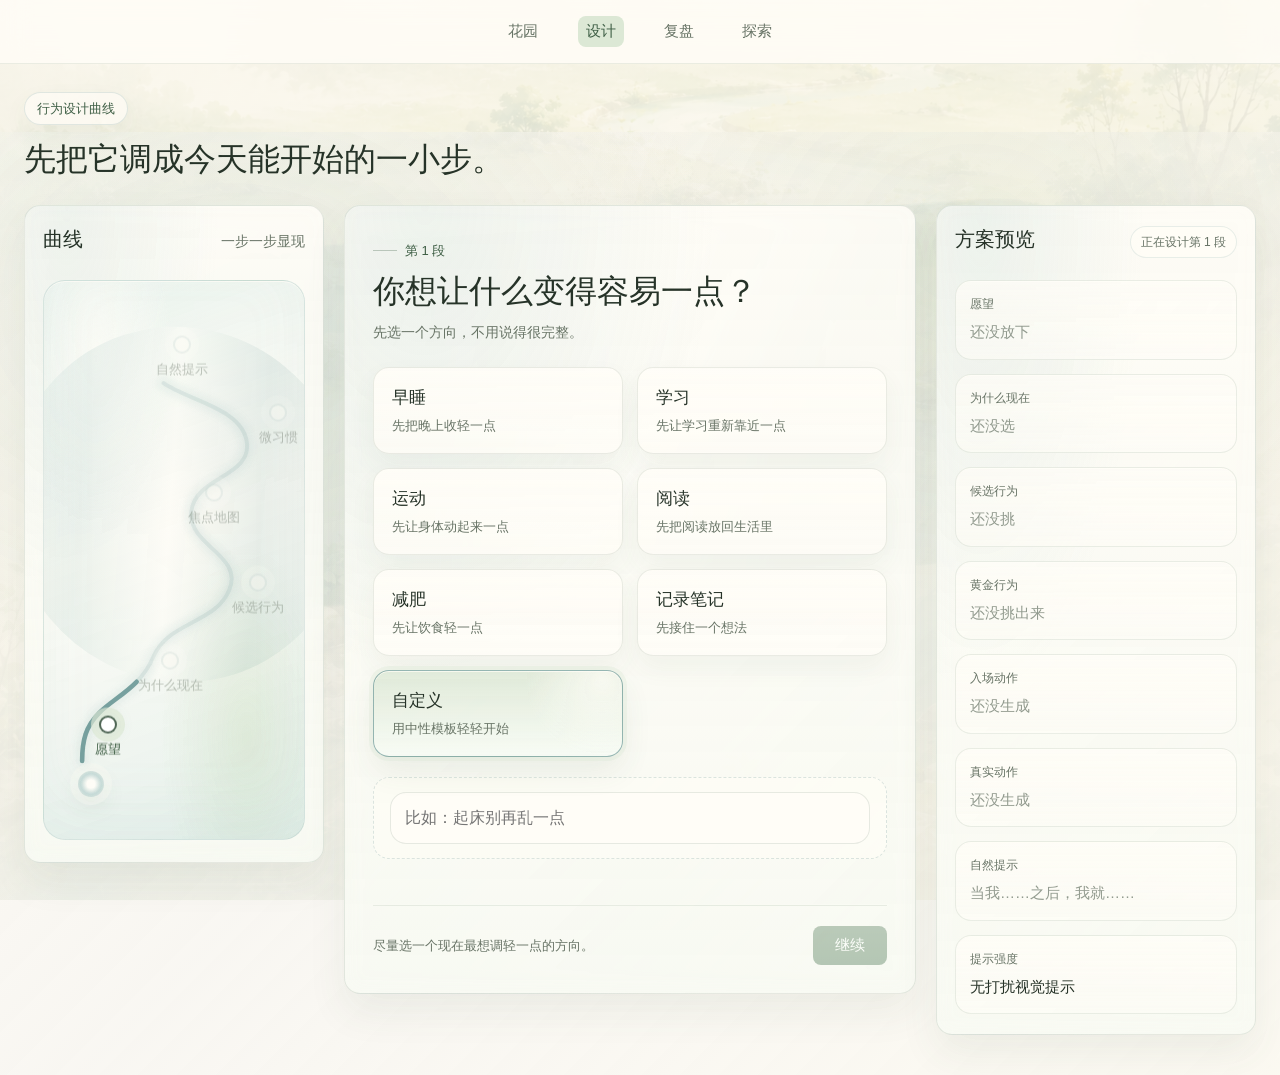
==== commit 232e2395: "丰富其他页面，包括背景覆盖其他页面，设计页曲线逻辑，复盘页效果" ====
--- a/create.html
+++ b/create.html
@@ -10,7 +10,7 @@
   <script defer src="assets/js/app-state.js"></script>
   <script defer src="assets/js/create-flow.js"></script>
 </head>
-<body>
+<body class="river-bg-page">
   <div class="page-wrap">
     <nav class="top-nav" aria-label="主导航">
       <a href="index.html">花园</a>
--- a/assets/css/base.css
+++ b/assets/css/base.css
@@ -83,6 +83,16 @@
   font-size: 16px;
   line-height: 1.5;
   -webkit-font-smoothing: antialiased;
+}
+
+/* ----- river background utility (shared by create, review, explore) ----- */
+.river-bg-page {
+  background-image:
+    linear-gradient(rgba(250, 247, 237, 0.74), rgba(250, 247, 237, 0.82)),
+    url("../images/river-stage-bg.png");
+  background-size: cover;
+  background-position: center;
+  background-attachment: fixed;
 }
 
 img, svg {
@@ -305,7 +315,8 @@
 }
 
 @media (max-width: 640px) {
-  body {
+  body,
+  .river-bg-page {
     background-attachment: scroll;
   }
 
--- a/assets/css/create.css
+++ b/assets/css/create.css
@@ -17,9 +17,9 @@
 .create-page::before {
   inset: 68px 0 0;
   background:
-    radial-gradient(ellipse at 18% 18%, rgba(143, 183, 182, 0.22), transparent 34%),
-    radial-gradient(ellipse at 76% 12%, rgba(168, 199, 149, 0.18), transparent 30%),
-    linear-gradient(135deg, rgba(244, 240, 231, 0.94), rgba(232, 242, 237, 0.76) 46%, rgba(255, 253, 247, 0.96));
+    radial-gradient(ellipse at 18% 18%, rgba(143, 183, 182, 0.14), transparent 34%),
+    radial-gradient(ellipse at 76% 12%, rgba(168, 199, 149, 0.10), transparent 30%),
+    linear-gradient(135deg, rgba(250, 247, 237, 0.72), rgba(245, 242, 235, 0.64) 46%, rgba(250, 247, 237, 0.76));
 }
 
 .create-page::after {
@@ -164,7 +164,7 @@
   stroke-dasharray: 600;
   stroke-dashoffset: 600;
   opacity: 0.96;
-  animation: curveFlowReveal 1.18s cubic-bezier(0.22, 0.72, 0.2, 1) forwards;
+  transition: stroke-dashoffset 0.68s cubic-bezier(0.22, 0.72, 0.2, 1);
 }
 
 .curve-node {
@@ -258,17 +258,6 @@
     0 10px 24px rgba(63, 95, 70, 0.1);
   opacity: 0;
   animation: curveStartIn 0.42s ease 0.08s forwards;
-}
-
-@keyframes curveFlowReveal {
-  from {
-    stroke-dashoffset: 600;
-    opacity: 0.4;
-  }
-  to {
-    stroke-dashoffset: var(--curve-offset, 500);
-    opacity: 0.96;
-  }
 }
 
 @keyframes curveNodeIn {
